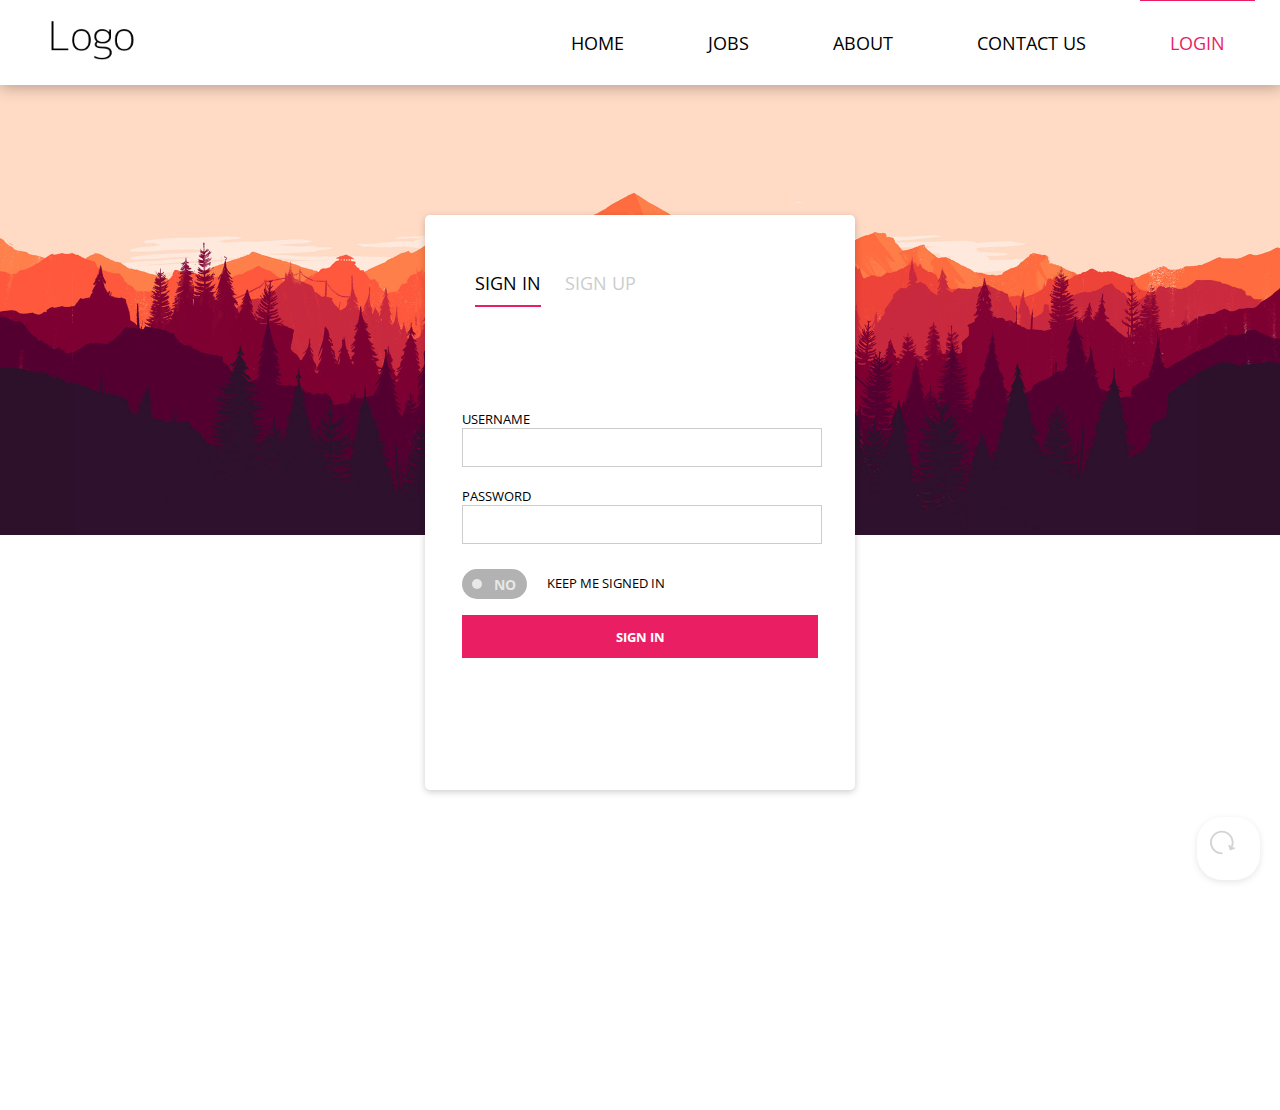
==== login.html @ e8652a74 "login and home screen" ====
<!DOCTYPE html>
<html>

<head>
    <title>Job portal</title>
    <link href="web-fonts-with-css/css/fontawesome-all.css" rel="stylesheet">
    <link href="https://fonts.googleapis.com/css?family=Open+Sans:300,400,700" rel="stylesheet">
    <link rel="stylesheet" type="text/css" href="css/style.css">
</head>

<body>
    <div class="header_holder">
        <div class="header_frame">
            <div class="logo">
                <a href="#">Logo</a>
            </div>
            <div class="nav_holder">
                <ul>
                    <li><a href="index.html">Home</a></li>
                    <li><a href="#">Jobs</a></li>
                    <li><a href="#">About</a></li>
                    <li><a href="#">Contact Us</a></li>
                    <li class="active"><a href="#">Login</a></li>
                </ul>
            </div>
        </div>
    </div>
    <div class="container_overlay login">
        <div class="overlay">
            
        </div>
    </div>
    <div class="container">
                <div class="frame">
                    <div class="nav">
                        <ul class "links">
                            <li class="signin-active"><a class="btn">Sign in</a></li>
                            <li class="signup-inactive"><a class="btn">Sign up </a></li>
                        </ul>
                    </div>
                    <div>
                        <form class="form-signin" action="" method="post" name="form">
                            <label for="username">Username</label>
                            <input class="form-styling" type="text" name="username" placeholder="" />
                            <label for="password">Password</label>
                            <input class="form-styling" type="text" name="password" placeholder="" />
                            <input type="checkbox" id="checkbox" />
                            <label for="checkbox"><span class="ui"></span>Keep me signed in</label>
                            <div class="btn-animate">
                                <a class="btn-signin">Sign in</a>
                            </div>
                        </form>
                        <form class="form-signup" action="" method="post" name="form">
                            <label for="fullname">Full name</label>
                            <input class="form-styling" type="text" name="fullname" placeholder="" />
                            <label for="email">Email</label>
                            <input class="form-styling" type="text" name="email" placeholder="" />
                            <label for="password">Password</label>
                            <input class="form-styling" type="text" name="password" placeholder="" />
                            <label for="confirmpassword">Confirm password</label>
                            <input class="form-styling" type="text" name="confirmpassword" placeholder="" />
                            <a ng-click="checked = !checked" class="btn-signup">Sign Up</a>
                        </form>
                        <div class="success">
                            <svg width="270" height="270" xmlns="http://www.w3.org/2000/svg" xmlns:xlink="http://www.w3.org/1999/xlink" x="0px" y="0px" viewBox="0 0 60 60" id="check" ng-class="checked ? 'checked' : ''">
                                <path fill="#ffffff" d="M40.61,23.03L26.67,36.97L13.495,23.788c-1.146-1.147-1.359-2.936-0.504-4.314
                  c3.894-6.28,11.169-10.243,19.283-9.348c9.258,1.021,16.694,8.542,17.622,17.81c1.232,12.295-8.683,22.607-20.849,22.042
                  c-9.9-0.46-18.128-8.344-18.972-18.218c-0.292-3.416,0.276-6.673,1.51-9.578" />
                                <div class="successtext">
                                    <p> Thanks for signing up! Check your email for confirmation.</p>
                                </div>
                        </div>
                    </div>
                    <div class="forgot">
                        <a href="#">Forgot your password?</a>
                    </div>
                    <div>
                        <div class="cover-photo"></div>
                        <div class="profile-photo"></div>
                        <h1 class="welcome">Welcome, Chris</h1>
                        <a class="btn-goback" value="Refresh" onClick="history.go()">Go back</a>
                    </div>
                </div>
                <a id="refresh" value="Refresh" onClick="history.go()">
                    <svg class="refreshicon" version="1.1" id="Capa_1" xmlns="http://www.w3.org/2000/svg" xmlns:xlink="http://www.w3.org/1999/xlink" x="0px" y="0px" width="25px" height="25px" viewBox="0 0 322.447 322.447" style="enable-background:new 0 0 322.447 322.447;" xml:space="preserve">
                        <path d="M321.832,230.327c-2.133-6.565-9.184-10.154-15.75-8.025l-16.254,5.281C299.785,206.991,305,184.347,305,161.224
                c0-84.089-68.41-152.5-152.5-152.5C68.411,8.724,0,77.135,0,161.224s68.411,152.5,152.5,152.5c6.903,0,12.5-5.597,12.5-12.5
                c0-6.902-5.597-12.5-12.5-12.5c-70.304,0-127.5-57.195-127.5-127.5c0-70.304,57.196-127.5,127.5-127.5
                c70.305,0,127.5,57.196,127.5,127.5c0,19.372-4.371,38.337-12.723,55.568l-5.553-17.096c-2.133-6.564-9.186-10.156-15.75-8.025
                c-6.566,2.134-10.16,9.186-8.027,15.751l14.74,45.368c1.715,5.283,6.615,8.642,11.885,8.642c1.279,0,2.582-0.198,3.865-0.614
                l45.369-14.738C320.371,243.946,323.965,236.895,321.832,230.327z" />
                    </svg>
                </a>
            </div>
</body>
<script type="text/javascript" src="js/jquery-3.3.1.min.js"></script>
<script type="text/javascript" src="js/main.js"></script>
</html>
---- css/style.css ----
html,
body,
div,
span,
h1,
h2,
h3,
h4,
h5,
h6,
p {
    margin: 0;
    padding: 0;
    border: 0;
    outline: 0;
    font-size: 100%;
    vertical-align: baseline;
    background: transparent;
}

a {
    cursor: pointer;
}

.header_holder {
    width: 100%;
    background: rgba(255, 255, 255, 1);
    overflow: hidden;
    box-shadow: 1px 1px 15px 1px rgba(0, 0, 0, 0.3);
}

.header_holder .header_frame {
    width: 100%;
    max-width: 1250px;
    margin: 0 auto;
    overflow: hidden;
}

.header_holder .header_frame .logo {
    width: 200px;
    float: left;
    overflow: hidden;
}

.header_holder .header_frame .logo a {
    display: block;
    height: 100%;
    text-indent: -9999px;
    font-family: 'Open Sans', sans-serif;
    background: url('../images/logo.png') no-repeat;
    width: 100%;
    height: 60px;
    background-size: contain;
}

.header_holder .header_frame .nav_holder {
    float: right;
}

.header_holder .header_frame .nav_holder ul {
    margin: 0;
    padding: 0;
    list-style: none;
}

.header_holder .header_frame .nav_holder ul li {
    vertical-align: middle;
    display: inline-block;
}

.header_holder .header_frame .nav_holder ul li a {
    padding: 30px;
    display: block;
    text-decoration: none;
    font-family: 'Open Sans', sans-serif;
    color: #000;
    border-top: 1px solid transparent;
    transition: all 0.7s ease;
}

.header_holder .header_frame .nav_holder ul li.active a {
    color: #e91e63;
    border-color: #e91e63;
}

.header_holder .header_frame .nav_holder ul li a:hover,
.header_holder .header_frame .nav_holder ul li a:focus {
    color: #e91e63;
    border-color: #e91e63;
    transition: all 0.7s ease;
}

.filters {
    width: 100%;
    margin-bottom: 15px;
}

.filters .form-panel {
    width: 24%;
    vertical-align: middle;
    display: inline-block;
    margin-right: 12px; 
}

.filters .form-panel:last-child{
    margin-right: 0;
}
.filters .form-panel input{
    width: calc(100% - 70px);
    font-size: 14px;
    line-height: 22px;
    display: inline-block;
    padding: 10px 10px;
    background: #efefef;
    border:none;
    box-shadow: none;
}
.filters .form-panel span{
        width: 50px;
    height: 42px;
font-size: 16px;
background: #e91e63;
cursor: pointer;
    margin: 0px -4px;
    display: inline-block;
    text-align: center;
    vertical-align: middle;
    line-height: 46px;
    color:#fff;
    position: relative;
    top: -1px;
}

.filters .form-panel .custom-select {
    position: relative;
    display: block;
    max-width: 400px;
    min-width: 180px;
    margin: 0 auto;
    border: none;
    background: #efefef;
    z-index: 10;
}

.filters .form-panel .custom-select select {
    border: none;
    outline: none;
    background: transparent;
    -webkit-appearance: none;
    -moz-appearance: none;
    appearance: none;
    border-radius: 0;
    margin: 0;
    display: block;
    width: 100%;
    padding: 12px 55px 15px 15px;
    font-size: 14px;
}

.filters .form-panel .custom-select:after {
    background-image: url('../images/downarrow.png');
    background-repeat: no-repeat;
    display: block;
    position: absolute;
    right: 0;
    top: 0;
    width: 50px;
    content: '';
    height: 100%;
    line-height: 38px;
    text-align: center;
    color: #fff;
    font-size: 24px;
    background-color: #e91e63;
    z-index: -1;
    background-size: 50%;
    background-position: 12px 10px;
}


.container_overlay {
    min-height: 250px;
    background: url('../images/banner.jpg') no-repeat center center;
    background-size: cover;
    background-color: rgba(0, 0, 0, 0.6);
    position: relative;
    z-index: -1;
}
.container_overlay.login{
    min-height: 450px;
}
.container_overlay .overlay {
    max-width: 1250px;
    width: 100%;
    margin: 0 auto;
}

.container_overlay .overlay h2 {
    font-size: 38px;
    font-weight: 600;
    font-family: 'Open Sans', sans-serif;
    color: #fff;
    text-align: center;
    padding: 65px 0;
}

.container {
    width: 100%;
}

.container .job_panel {

    margin: 0 auto;
    max-width: 1250px;
    background: #fff;
    position: relative;
    top: -60px;
    padding: 15px;
}

.container .job_panel .panel {
    background: #efefef;
    border-radius: 4px;
    padding: 15px 30px;
    margin: 0 0 15px;
    box-shadow: 1px 4px 5px 0  rgba(0,0,0,0.3);
}

.container .job_panel .panel .job_description {
    overflow: hidden;
}

.container .job_panel .panel .job_description .company_logo {
    width: 100%;
    max-width: 100px;
    display: inline-block;
    vertical-align: top;
    margin-top: 0;
}

.container .job_panel .panel .job_description .company_logo img {
    width: 100%;
    height: auto;
    border-radius: 50%;
}

.container .job_panel .panel .description {
    width: calc(100% - 150px);
    overflow: hidden;
    padding: 10px;
    display: inline-block;
    vertical-align: middle;
}

.container .job_panel .panel .description h3 {
    font-size: 18px;
    font-weight: 400;
    margin: 0 0 10px 0;
    line-height: 21px;
    font-family: 'Open Sans', sans-serif;
}

.container .job_panel .panel .description h4 {
    font-size: 21px;
    font-weight: 400;
    margin: 0 0 10px 0;
    line-height: 21px;
    font-family: 'Open Sans', sans-serif;
    color: #e91e63;
}

.container .job_panel .panel .description h5 {
    font-size: 14px;
    font-weight: 600;
    margin: 15px 0 10px 0;
    line-height: 21px;
    font-family: 'Open Sans', sans-serif;
}

.container .job_panel .panel .description ul {
    margin: 0;
    padding: 0;
    list-style: circle;
}

.container .job_panel .panel .description ul li {
    font-size: 12px;
    font-weight: 400;
    font-family: 'Open Sans', sans-serif;
    color: #666;
    line-height: 19px;
}

.container .job_panel .panel .description ul li::before {
    content: '';
    background: url('../images/bullet.png') no-repeat;
    width: 20px;
    color: #e91e63;
    height: 20px;
    display: inline-block;
    position: relative;
    top: 5px;
    margin-right: 10px;
}

.container .job_panel .panel .description p {
    font-size: 14px;
    color: #666;
    font-family: 'Open Sans', sans-serif;
}

.container .job_panel .panel .job_actions {
    margin: 30px 0 0px;
    text-align: right;
    overflow: hidden;
}

.container .job_panel .panel .job_actions a {
    display: inline-block;
    font-family: 'Open Sans', sans-serif;
    padding: 5px 15px;
    border: 1px solid #e91e63;
    color: #e91e63;
    text-decoration: none;
    width: 130px;
    text-align: center;
    vertical-align: middle;
    transition: all 0.7s ease;
}

.container .job_panel .panel .job_actions a:hover {
    background: #e91e63;
    color: #fff;
    transition: all 0.7s ease;
}

.container .job_panel .panel .job_actions .job_specs {
    width: calc(100% - 180px);
    display: block;
    float: left;
}

.container .job_panel .panel .job_actions .job_specs .specs {
    width: 30%;
    vertical-align: middle;
    text-align: left;
    display: block;
    float: left;
}

.container .job_panel .panel .job_actions .job_specs .specs label {
    font-family: 'Open Sans', sans-serif;
    display: block;
    font-size: 14px;
    color: #999;
}

.container .job_panel .panel .job_actions .job_specs .specs span {
    display: block;
    font-family: 'Open Sans', sans-serif;
    font-size: 12px;
    color: #666;
}


@media(max-width: 767px) {
    .header_holder .header_frame .logo {
        float: none;
        margin: 0 auto;
    }
    .header_holder .header_frame .nav_holder {
        width: 100%;
        text-align: center;
        border-top: 1px solid #ccc;
        margin-top: 10px;
    }
    .container .job_panel .panel .job_actions .job_specs {
        width: 100%;
        margin-bottom: 15px;
    }
    .container .job_panel .panel .job_actions a {
        float: left;
    }
}
.frame {
  height: 575px;
  width: 430px;
  background: #fff;
  background-size: cover;
  margin-left: auto;
  margin-right: auto;
  border-top: #000;
  border-radius: 5px;
  box-shadow: 0px 2px 7px rgba(0,0,0,0.2);
  overflow: hidden;
  transition: all .5s ease;
  /* overflow: hidden; */
  position: relative;
  top: -320px;
}

.frame-long {
  height: 615px;
}

.frame-short {
  height: 400px;
  margin-top: 50px;
  box-shadow: 0px 2px 7px rgba(0,0,0,0.1);
}

.nav {
  width: 100%;
  height: 100px;
  padding-top: 40px;
  opacity: 1;
  transition: all .5s ease;
}

.nav-up {
  transform: translateY(-100px);
  opacity: 0;
}

li {
  padding-left: 10px;
  font-size: 18px;
  display: inline;
  text-align: left;
  text-transform: uppercase;
  padding-right: 10px;
  color: #ffffff;
}

.signin-active a {
    font-family: 'Open Sans', sans-serif;
  padding-bottom: 10px;
  color: #000;
  text-decoration: none;
  border-bottom: solid 2px #e91e63;
  transition: all .25s ease;
  cursor: pointer;
}

.signin-inactive a {
  padding-bottom: 0;
  color: #ccc;
  text-decoration: none;
  border-bottom: none;
  cursor: pointer;
}

.signup-active a {
  cursor: pointer;
  color: #ffffff;
  text-decoration: none;
  border-bottom: solid 2px #e91e63;
  padding-bottom: 10px;
}

.signup-inactive a {
    font-family: 'Open Sans', sans-serif;
  cursor: pointer;
  color: #ccc;
  text-decoration: none;
  transition: all .25s ease;
}
.signup-inactive.signup-active a {
    color:#000;
}
.form-signin {
  width: auto;
  height: 375px;
  font-size: 16px;
  font-weight: 300;
  padding-left: 37px;
  padding-right: 37px;
  padding-top: 55px;
  transition: opacity .5s ease, transform .5s ease;
  /* overflow: hidden; */
}

.form-signin-left {
  transform: translateX(-400px);
  opacity: .0;
}

.form-signup {
  width: 430px;
  height: auto;
  font-size: 16px;
  font-weight: 300;
  padding-left: 37px;
  padding-right: 37px;
  padding-top: 55px;
  position: relative;
  top: -475px;
  left: 400px;
  opacity: 0;
  transition: all .5s ease;
}

.form-signup-left {
  transform: translateX(-399px);
  opacity: 1;
}

.form-signup-down {
  top: 0px;
  opacity: 0;
}

.success {
  width: 80%;
  height: 150px;
  text-align: center;
  position: relative;
  top: -890px;
  left: 450px;
  opacity: .0;
  transition: all .8s .4s ease;
}

.success-left {
  transform: translateX(-406px);
  opacity: 1;
}

.successtext {
  color: #ffffff;
    font-size: 16px;
    font-weight: 300;
  margin-top: -35px;
  padding-left: 37px;
  padding-right: 37px;
}

#check path {
    stroke: #ffffff;
    stroke-linecap:round;
    stroke-linejoin:round;
    stroke-width: .85px;
    stroke-dasharray: 60px 300px;
    stroke-dashoffset: -166px;
    fill: rgba(255,255,255,.0);
    transition: stroke-dashoffset 2s ease .5s, fill 1.5s ease 1.0s;
}

#check.checked path {
    stroke-dashoffset: 33px;
    fill: rgba(255,255,255,.03);
}

.form-signin input, .form-signup input {
  color: #666;
  font-size: 13px;
}

.form-styling {
  width: 336px;
  height: 35px;
  padding-left: 20px;
  border: none;
  border-radius: 0;
  margin-bottom: 20px;
  background: transparent;
  border: 1px solid #ccc;
}

label {
    font-family: 'Open Sans', sans-serif;
  font-weight: 400;
  text-transform: uppercase;
  font-size: 13px;
  padding-left: 0;
  color: #000;
  display: block;
}

:focus {outline: none;
}

.form-signin input:focus, textarea:focus, .form-signup input:focus, textarea:focus {
    background: rgba(255,255,255,.3);
    border: 1px solid #ccc;
    padding-right: 0;
    width: 336px;
    padding: 0 10px;
    transition: background .5s ease;
 }

[type="checkbox"]:not(:checked),
[type="checkbox"]:checked {
  position: absolute;
  display: none;
}

[type="checkbox"]:not(:checked) + label,
[type="checkbox"]:checked + label {
  position: relative;
  padding-left: 85px;
  padding-top: 2px;
  cursor: pointer;
  margin-top: 8px;
}

[type="checkbox"]:not(:checked) + label:before,
[type="checkbox"]:checked + label:before,
[type="checkbox"]:not(:checked) + label:after,
[type="checkbox"]:checked + label:after {
  content: '';
  position: absolute;
}

[type="checkbox"]:not(:checked) + label:before,
[type="checkbox"]:checked + label:before {
  width: 65px;
  height: 30px;
  background: rgba(0,0,0,.3);
  border-radius: 15px;
  left: 0;
  top: -3px;
  transition: all .2s ease;
}

[type="checkbox"]:not(:checked) + label:after,
[type="checkbox"]:checked + label:after {
  width: 10px; 
  height: 10px;
  background: rgba(255,255,255,.7);
  border-radius: 50%;
  top: 7px; 
  left: 10px;
  transition: all .2s ease;
}

/* on checked */
[type="checkbox"]:checked + label:before {
  background: #e91e63;
}

[type="checkbox"]:checked + label:after {
  background: #ffffff;
  top: 7px; 
  left: 45px;
}

[type="checkbox"]:checked + label .ui,
[type="checkbox"]:not(:checked) + label .ui:before,
[type="checkbox"]:checked + label .ui:after {
  position: absolute;
  left: 6px;
  width: 65px;
  border-radius: 15px;
  font-size: 14px;
  font-weight: bold;
  line-height: 22px;
  transition: all .2s ease;
}

[type="checkbox"]:not(:checked) + label .ui:before {

  content: "no";
  left: 32px;
  color: rgba(255,255,255,.7);
  font-family: 'Open Sans', sans-serif;
}

[type="checkbox"]:checked + label .ui:after {
  content: "yes";
  color: #fff;
  font-family: 'Open Sans', sans-serif;
}

[type="checkbox"]:focus + label:before {
  box-sizing: border-box;
  margin-top: -1px;
}

.btn-signup {
    font-family: 'Open Sans', sans-serif;
  float: left;
  font-weight: 700;
  text-transform: uppercase;
  font-size: 13px;
  line-height: 26px;
  text-align: center;
  color: #ffffff;
  padding-top: 8px;
  width: 356px;
  height: 35px;
  border: none;
  border-radius: 0;
  margin-top: 23px;
  background-color: #e91e63;
}

.btn-signin {
    font-family: 'Open Sans', sans-serif;
  float: left;
  padding-top: 8px;
  width: 100%;
  height: 35px;
  border: none;
  border-radius: 0;
  margin-top: -8px;
}

.btn-animate {
  float: left;
  font-weight: 700;
  text-transform: uppercase;
  font-size: 13px;
  line-height: 28px;
  text-align: center;
  color: #fff;
  padding-top: 8px;
  width: 100%;
  height: 35px;
  border: none;
  border-radius: 0;
  margin-top: 23px;
  background-color: #e91e63;
  left: 0px;
  top: 0px;
  transition: all .5s ease, top .5s ease .5s, height .5s ease .5s, background-color .5s ease .75s;
}

.btn-animate-grow {
  width: 130%;
  height: 625px;
  position: relative;
  left: -55px;
  top: -420px;
  color: rgba(255,255,255,0);
  background-color: rgba(255,255,255,1);
}

a.btn-signup:hover, a.btn-signin:hover {
    cursor: pointer;
    background-color: #e91e63;
    transition: background-color .5s;
}

.forgot {
  height: 100px;
  width: 80%;
  margin-left: auto;
  margin-right: auto;
  text-align: center;
  padding-top: 24px;
  margin-top: -535px;
  border-top: solid 1px rgba(255,255,255,.3);
  transition: all 0.5s ease;
}

.forgot-left {
  transform: translateX(-400px);
  opacity: 0;
}

.forgot-fade {
  opacity: 0;
}

.forgot a {
  color: rgba(255,255,255,.3);
  font-weight: 400;
  font-size: 13px;
  text-decoration: none;
}

.welcome {
  width: 100%;
  height: 50px;
  position: relative;
  color: rgba(35,43,85,0.75);
  opacity: 0;
  transition: transform 1.5s ease .25s, opacity .1s ease 1s;
}

.welcome-left {
  transform: translateY(-780px);
  opacity: 1; 
}

.cover-photo {
  height: 150px;
  position: relative;
  left: 0px;  top: -900px;
  background:
    linear-gradient(
    rgba(35,43,85,0.75),
    rgba(35,43,85,0.95)),
    url(https://dl.dropboxusercontent.com/u/22006283/preview/codepen/landscape-nature-man-person.jpeg);
  background-size: cover;
  opacity: 0;
  transition: all 1.5s ease 0.55s;
}

.cover-photo-down {
  top: -575px;
  opacity: 1;
}

.profile-photo {
  height: 125px;
  width: 125px;
  position: relative;
  border-radius: 70px;
  left: 155px;
  top: -1000px;
  background: url(https://dl.dropboxusercontent.com/u/22006283/preview/codepen/nature-water-rocks-hiking.jpg);
  background-size: 100% 135%;
  background-position: 100% 100%;
  opacity: 0;
  transition: top 1.5s ease 0.35s, opacity .75s ease .5s;
  border: solid 3px #ffffff;
}

.profile-photo-down {
  top: -636px;
  opacity: 1;
}

h1 {
  color: #ffffff;
  font-size: 35px;
    font-weight: 300;
  text-align: center;
}

.btn-goback {
  position: relative;
  margin-right: auto;
  top: -400px;
  float: left;
  padding: 8px;
  width: 83%;
  margin-left: 37px;
  margin-right: 37px;
  height: 35px;
    border-radius: 20px;
  font-weight: 700;
  text-transform: uppercase;
  font-size: 13px;
  text-align: center;
  color: #1059FF;
  margin-top: -8px;
  border: solid 1px #1059FF;
  opacity: 0;
  transition: top 1.5s ease 0.35s, opacity .75s ease .5s;
}

.btn-goback-up {
  top: -1080px;
  opacity: 1;
}

a.btn-goback:hover {
    cursor: pointer; 
    background-color: #0F4FE6;
    transition: all .5s; 
    color: #ffffff;
}

/* refresh button styling */

#refresh {
    position: fixed;
    bottom: 20px;
    right: 20px; 
    background-color: #ffffff;
    width: 50px;
    height: 50px;
    border-radius: 25px;
    box-shadow: 0px 2px 7px rgba(0,0,0,0.1);
    padding: 13px 0 0 13px;
}

.refreshicon {
    fill: #d3d3d3;
    transform: rotate(0deg);
    transition: fill .25s ease, transform .25s ease;
}

.refreshicon:hover {
  cursor: pointer;
  fill: #1059FF;
  transform: rotate(180deg);
}
@media(max-width: 450px) {
    .container .job_panel .panel .job_description .company_logo {
        max-width: 100%;
        text-align: center;
    }
    .container .job_panel .panel .job_description .company_logo img {
        width: 50%;
    }
    .container .job_panel .panel .description {
        width: 100%;
    }
}
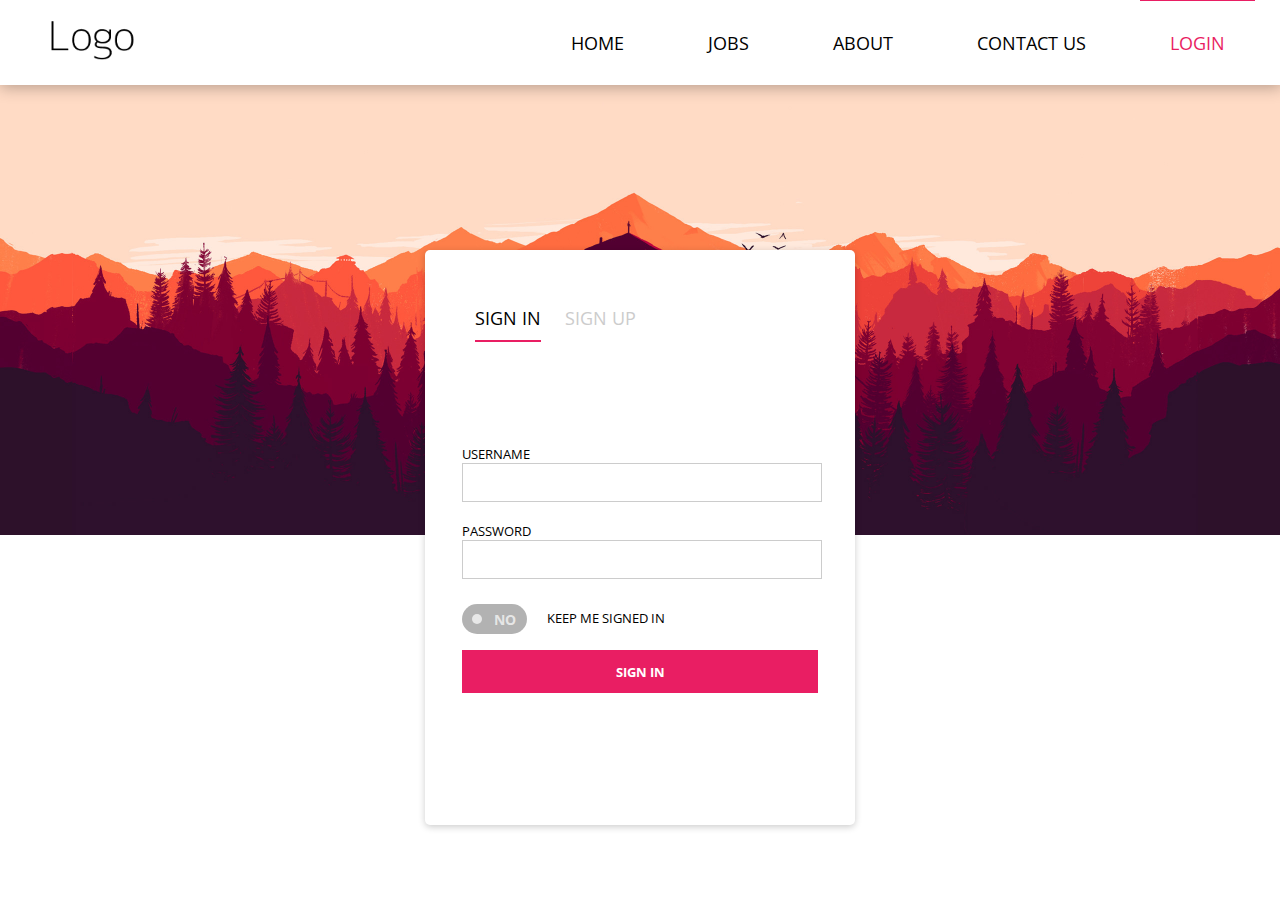
==== commit bb9566ba: "screen update" ====
--- a/login.html
+++ b/login.html
@@ -59,7 +59,7 @@
                             <input class="form-styling" type="text" name="password" placeholder="" />
                             <label for="confirmpassword">Confirm password</label>
                             <input class="form-styling" type="text" name="confirmpassword" placeholder="" />
-                            <a ng-click="checked = !checked" class="btn-signup">Sign Up</a>
+                            <a class="btn-signup">Sign Up</a>
                         </form>
                         <div class="success">
                             <svg width="270" height="270" xmlns="http://www.w3.org/2000/svg" xmlns:xlink="http://www.w3.org/1999/xlink" x="0px" y="0px" viewBox="0 0 60 60" id="check" ng-class="checked ? 'checked' : ''">
@@ -71,26 +71,9 @@
                                 </div>
                         </div>
                     </div>
-                    <div class="forgot">
-                        <a href="#">Forgot your password?</a>
-                    </div>
-                    <div>
-                        <div class="cover-photo"></div>
-                        <div class="profile-photo"></div>
-                        <h1 class="welcome">Welcome, Chris</h1>
-                        <a class="btn-goback" value="Refresh" onClick="history.go()">Go back</a>
-                    </div>
+                    
                 </div>
-                <a id="refresh" value="Refresh" onClick="history.go()">
-                    <svg class="refreshicon" version="1.1" id="Capa_1" xmlns="http://www.w3.org/2000/svg" xmlns:xlink="http://www.w3.org/1999/xlink" x="0px" y="0px" width="25px" height="25px" viewBox="0 0 322.447 322.447" style="enable-background:new 0 0 322.447 322.447;" xml:space="preserve">
-                        <path d="M321.832,230.327c-2.133-6.565-9.184-10.154-15.75-8.025l-16.254,5.281C299.785,206.991,305,184.347,305,161.224
-                c0-84.089-68.41-152.5-152.5-152.5C68.411,8.724,0,77.135,0,161.224s68.411,152.5,152.5,152.5c6.903,0,12.5-5.597,12.5-12.5
-                c0-6.902-5.597-12.5-12.5-12.5c-70.304,0-127.5-57.195-127.5-127.5c0-70.304,57.196-127.5,127.5-127.5
-                c70.305,0,127.5,57.196,127.5,127.5c0,19.372-4.371,38.337-12.723,55.568l-5.553-17.096c-2.133-6.564-9.186-10.156-15.75-8.025
-                c-6.566,2.134-10.16,9.186-8.027,15.751l14.74,45.368c1.715,5.283,6.615,8.642,11.885,8.642c1.279,0,2.582-0.198,3.865-0.614
-                l45.369-14.738C320.371,243.946,323.965,236.895,321.832,230.327z" />
-                    </svg>
-                </a>
+                
             </div>
 </body>
 <script type="text/javascript" src="js/jquery-3.3.1.min.js"></script>
--- a/css/style.css
+++ b/css/style.css
@@ -395,8 +395,12 @@
   overflow: hidden;
   transition: all .5s ease;
   /* overflow: hidden; */
-  position: relative;
-  top: -320px;
+  position: absolute;
+  top: 220px;
+  left: 0;
+  right\:;
+  margin: 30px auto;
+  right: 0;
 }
 
 .frame-long {
